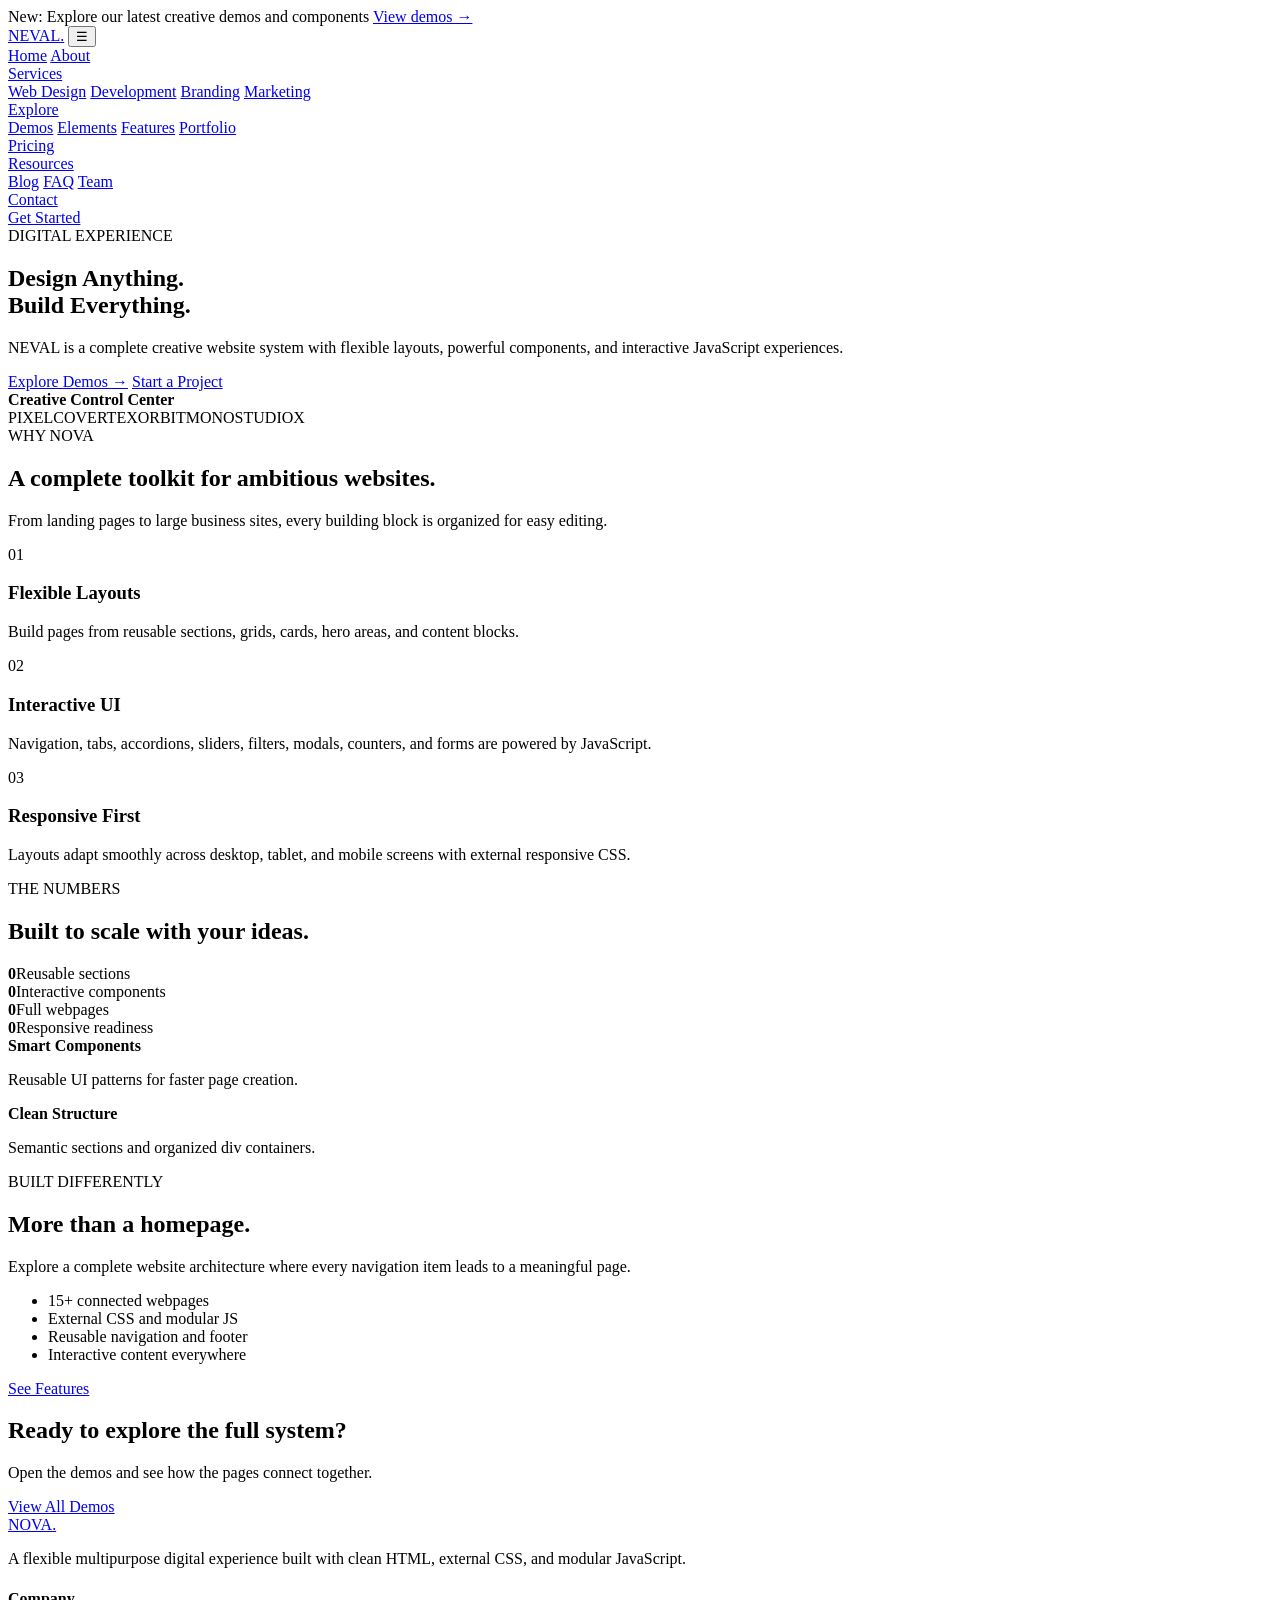
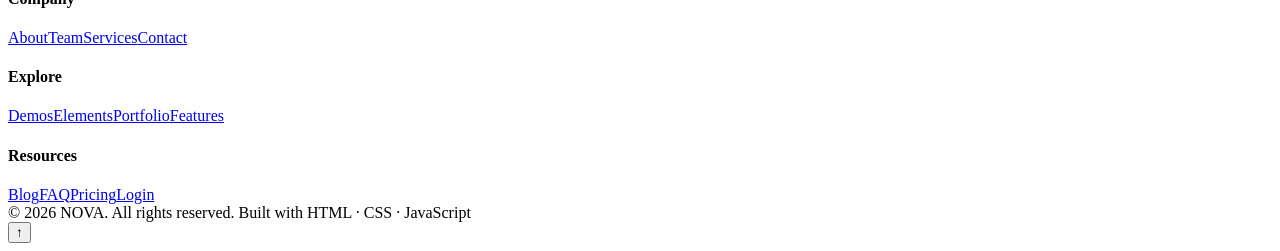
==== index.html @ 66f7b08b "Add files via upload" ====
<!DOCTYPE html>
<html lang="en">

<head>
    <meta charset="UTF-8">
    <meta name="viewport" content="width=device-width, initial-scale=1.0">
    <meta name="description" content="NOVA multipurpose website">
    <title>Home | NEVAL</title>
    <link rel="stylesheet" href="css/style.css">
    <link rel="stylesheet" href="css/animations.css">
    <link rel="stylesheet" href="css/responsive.css">
</head>

<body>

    <header class="site-header">
        <div class="topbar">
            <div class="container topbar-inner">
                <span>New: Explore our latest creative demos and components</span>
                <a href="demos.html">View demos →</a>
            </div>
        </div>
        <div class="container navbar">
            <a class="logo" href="index.html">NEVAL<span>.</span></a>
            <button class="menu-toggle" aria-label="Open menu" aria-expanded="false">☰</button>
            <nav class="nav-menu">
                <a class="nav-link" data-page="index.html" href="index.html">Home</a>
                <a class="nav-link" data-page="about.html" href="about.html">About</a>
                <div class="nav-dropdown">
                    <a class="nav-link" href="services.html">Services</a>
                    <div class="dropdown-menu">
                        <a href="services.html">Web Design</a>
                        <a href="services.html#development">Development</a>
                        <a href="services.html#branding">Branding</a>
                        <a href="services.html#marketing">Marketing</a>
                    </div>
                </div>
                <div class="nav-dropdown">
                    <a class="nav-link" href="demos.html">Explore</a>
                    <div class="dropdown-menu">
                        <a href="demos.html">Demos</a>
                        <a href="elements.html">Elements</a>
                        <a href="features.html">Features</a>
                        <a href="portfolio.html">Portfolio</a>
                    </div>
                </div>
                <a class="nav-link" data-page="pricing.html" href="pricing.html">Pricing</a>
                <div class="nav-dropdown">
                    <a class="nav-link" href="blog.html">Resources</a>
                    <div class="dropdown-menu">
                        <a href="blog.html">Blog</a>
                        <a href="faq.html">FAQ</a>
                        <a href="team.html">Team</a>
                    </div>
                </div>
                <a class="nav-link" data-page="contact.html" href="contact.html">Contact</a>
            </nav>
            <div class="header-actions">
                <a class="btn btn-primary" href="contact.html">Get Started</a>
            </div>
        </div>
    </header>

    <main>
        <section class="hero">
            <div class="container hero-grid">
                <div class="reveal">
                    <span class="eyebrow"> DIGITAL EXPERIENCE</span>
                    <h1>Design <span>Anything.</span><br>Build Everything.</h1>
                    <p>NEVAL is a complete creative website system with flexible layouts, powerful components, and interactive JavaScript experiences.</p>
                    <div class="hero-actions">
                        <a class="btn btn-primary" href="demos.html">Explore Demos →</a>
                        <a class="btn btn-outline" href="contact.html">Start a Project</a>
                    </div>
                </div>
                <div class="hero-card float reveal">
                    <strong>Creative Control Center</strong>
                    <div class="mock-window">
                        <div class="mock-bar"><i class="mock-dot"></i><i class="mock-dot"></i><i class="mock-dot"></i></div>
                        <div class="mock-content">
                            <div class="mock-box large"></div>
                            <div class="mock-box"></div>
                            <div class="mock-box"></div>
                        </div>
                    </div>
                </div>
            </div>
        </section>

        <section class="logo-strip">
            <div class="container logo-list">
                <span>PIXELCO</span><span>VERTEX</span><span>ORBIT</span><span>MONO</span><span>STUDIOX</span>
            </div>
        </section>

        <section class="section">
            <div class="container">
                <div class="section-heading reveal">
                    <span class="eyebrow">WHY NOVA</span>
                    <h2>A complete toolkit for ambitious websites.</h2>
                    <p>From landing pages to large business sites, every building block is organized for easy editing.</p>
                </div>
                <div class="grid-3">
                    <article class="card reveal">
                        <div class="icon-box">01</div>
                        <h3>Flexible Layouts</h3>
                        <p>Build pages from reusable sections, grids, cards, hero areas, and content blocks.</p>
                    </article>
                    <article class="card reveal">
                        <div class="icon-box">02</div>
                        <h3>Interactive UI</h3>
                        <p>Navigation, tabs, accordions, sliders, filters, modals, counters, and forms are powered by JavaScript.</p>
                    </article>
                    <article class="card reveal">
                        <div class="icon-box">03</div>
                        <h3>Responsive First</h3>
                        <p>Layouts adapt smoothly across desktop, tablet, and mobile screens with external responsive CSS.</p>
                    </article>
                </div>
            </div>
        </section>

        <section class="section section-dark">
            <div class="container">
                <div class="section-heading reveal"><span class="eyebrow">THE NUMBERS</span>
                    <h2>Built to scale with your ideas.</h2>
                </div>
                <div class="stats-grid">
                    <div class="stat"><strong data-counter="120">0</strong><span>Reusable sections</span></div>
                    <div class="stat"><strong data-counter="48">0</strong><span>Interactive components</span></div>
                    <div class="stat"><strong data-counter="15">0</strong><span>Full webpages</span></div>
                    <div class="stat"><strong data-counter="99">0</strong><span>Responsive readiness</span></div>
                </div>
            </div>
        </section>

        <section class="section">
            <div class="container split">
                <div class="visual-panel reveal">
                    <div class="floating-card one"><strong>Smart Components</strong>
                        <p>Reusable UI patterns for faster page creation.</p>
                    </div>
                    <div class="floating-card two"><strong>Clean Structure</strong>
                        <p>Semantic sections and organized div containers.</p>
                    </div>
                </div>
                <div class="reveal">
                    <span class="eyebrow">BUILT DIFFERENTLY</span>
                    <h2>More than a homepage.</h2>
                    <p>Explore a complete website architecture where every navigation item leads to a meaningful page.</p>
                    <ul class="check-list">
                        <li>15+ connected webpages</li>
                        <li>External CSS and modular JS</li>
                        <li>Reusable navigation and footer</li>
                        <li>Interactive content everywhere</li>
                    </ul>
                    <a class="btn btn-primary" href="features.html">See Features</a>
                </div>
            </div>
        </section>

        <section class="section-soft section">
            <div class="container">
                <div class="cta reveal">
                    <div>
                        <h2>Ready to explore the full system?</h2>
                        <p>Open the demos and see how the pages connect together.</p>
                    </div><a class="btn btn-light" href="demos.html">View All Demos</a></div>
            </div>
        </section>
    </main>

    <footer class="site-footer">
        <div class="container">
            <div class="footer-grid">
                <div class="footer-brand">
                    <a class="logo" href="index.html">NOVA<span>.</span></a>
                    <p>A flexible multipurpose digital experience built with clean HTML, external CSS, and modular JavaScript.</p>
                </div>
                <div class="footer-col">
                    <h4>Company</h4>
                    <a href="about.html">About</a><a href="team.html">Team</a><a href="services.html">Services</a><a href="contact.html">Contact</a>
                </div>
                <div class="footer-col">
                    <h4>Explore</h4>
                    <a href="demos.html">Demos</a><a href="elements.html">Elements</a><a href="portfolio.html">Portfolio</a><a href="features.html">Features</a>
                </div>
                <div class="footer-col">
                    <h4>Resources</h4>
                    <a href="blog.html">Blog</a><a href="faq.html">FAQ</a><a href="pricing.html">Pricing</a><a href="login.html">Login</a>
                </div>
            </div>
            <div class="footer-bottom">
                <span>© 2026 NOVA. All rights reserved.</span>
                <span>Built with HTML · CSS · JavaScript</span>
            </div>
        </div>
    </footer>
    <button class="back-to-top" aria-label="Back to top">↑</button>

    <script src="js/navigation.js"></script>
    <script src="js/script.js"></script>
    <script src="js/slider.js"></script>
    <script src="js/filters.js"></script>
    <script src="js/forms.js"></script>
</body>

</html>
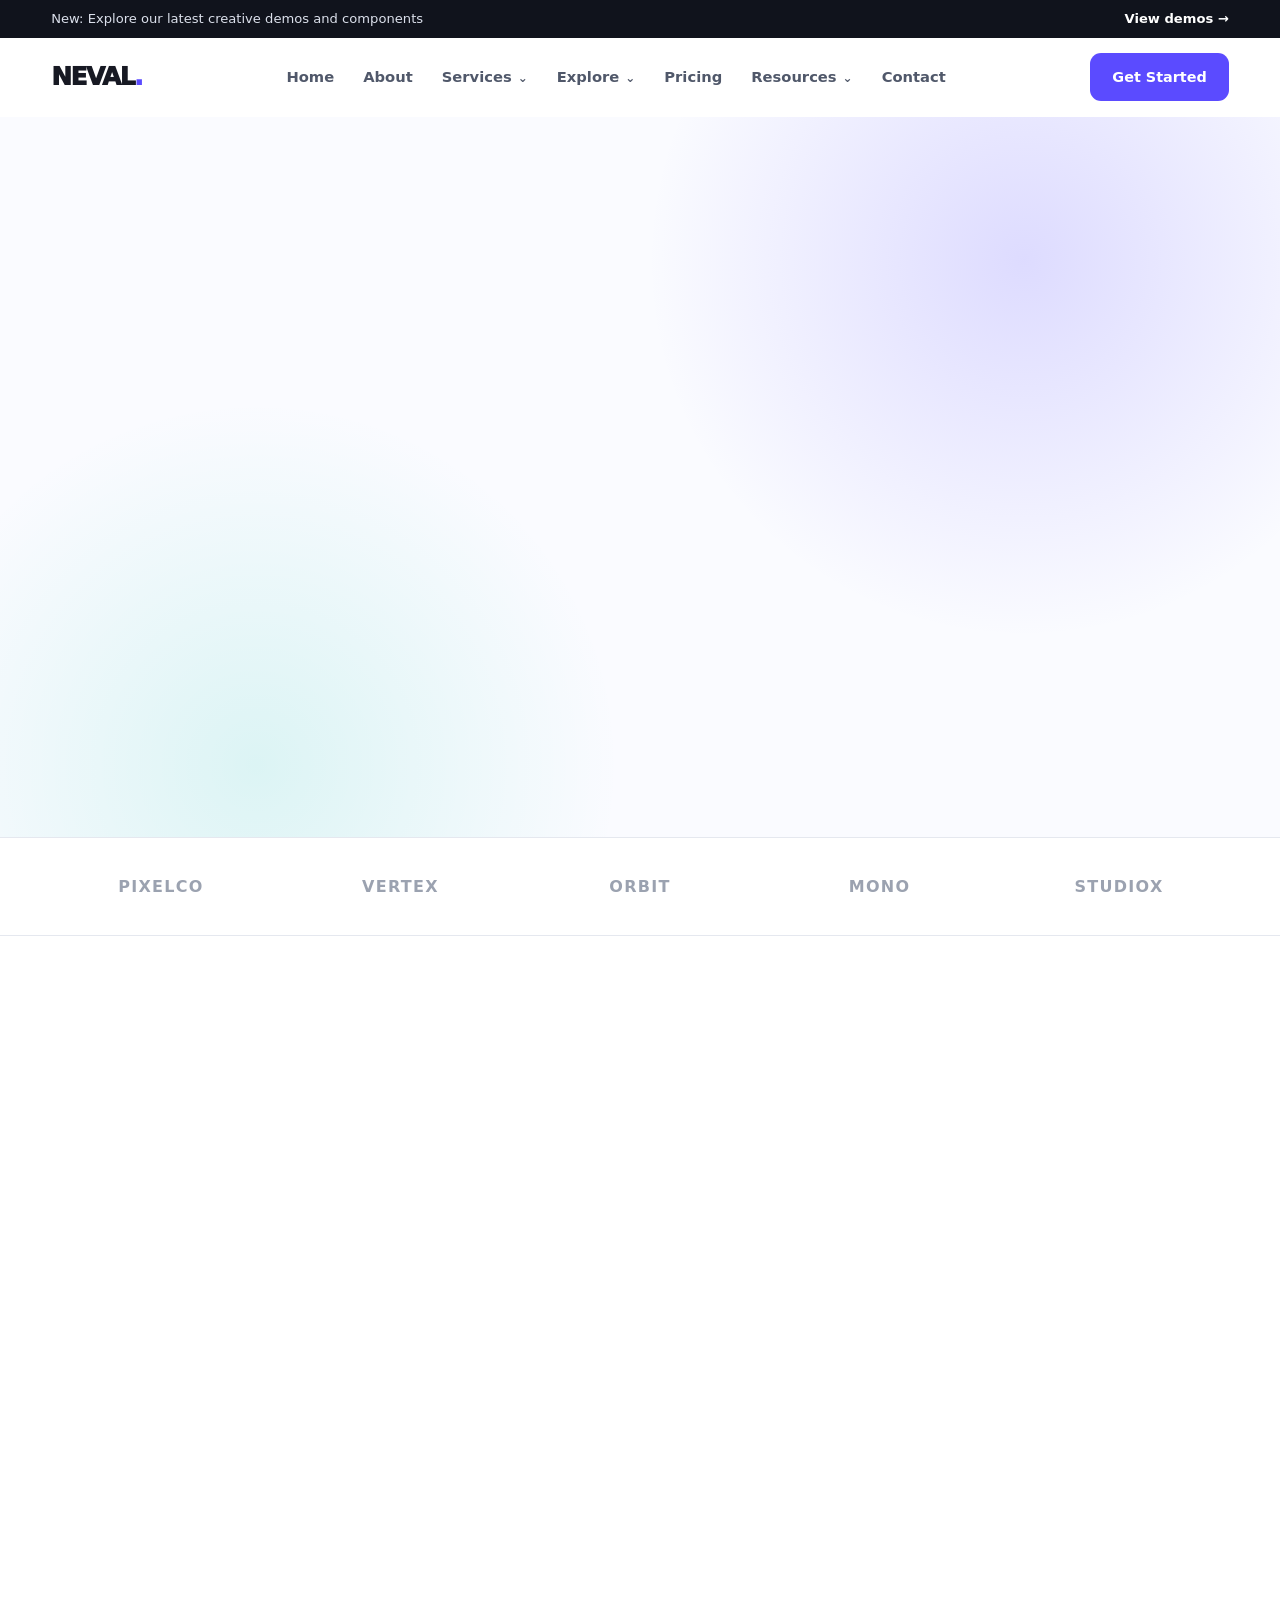
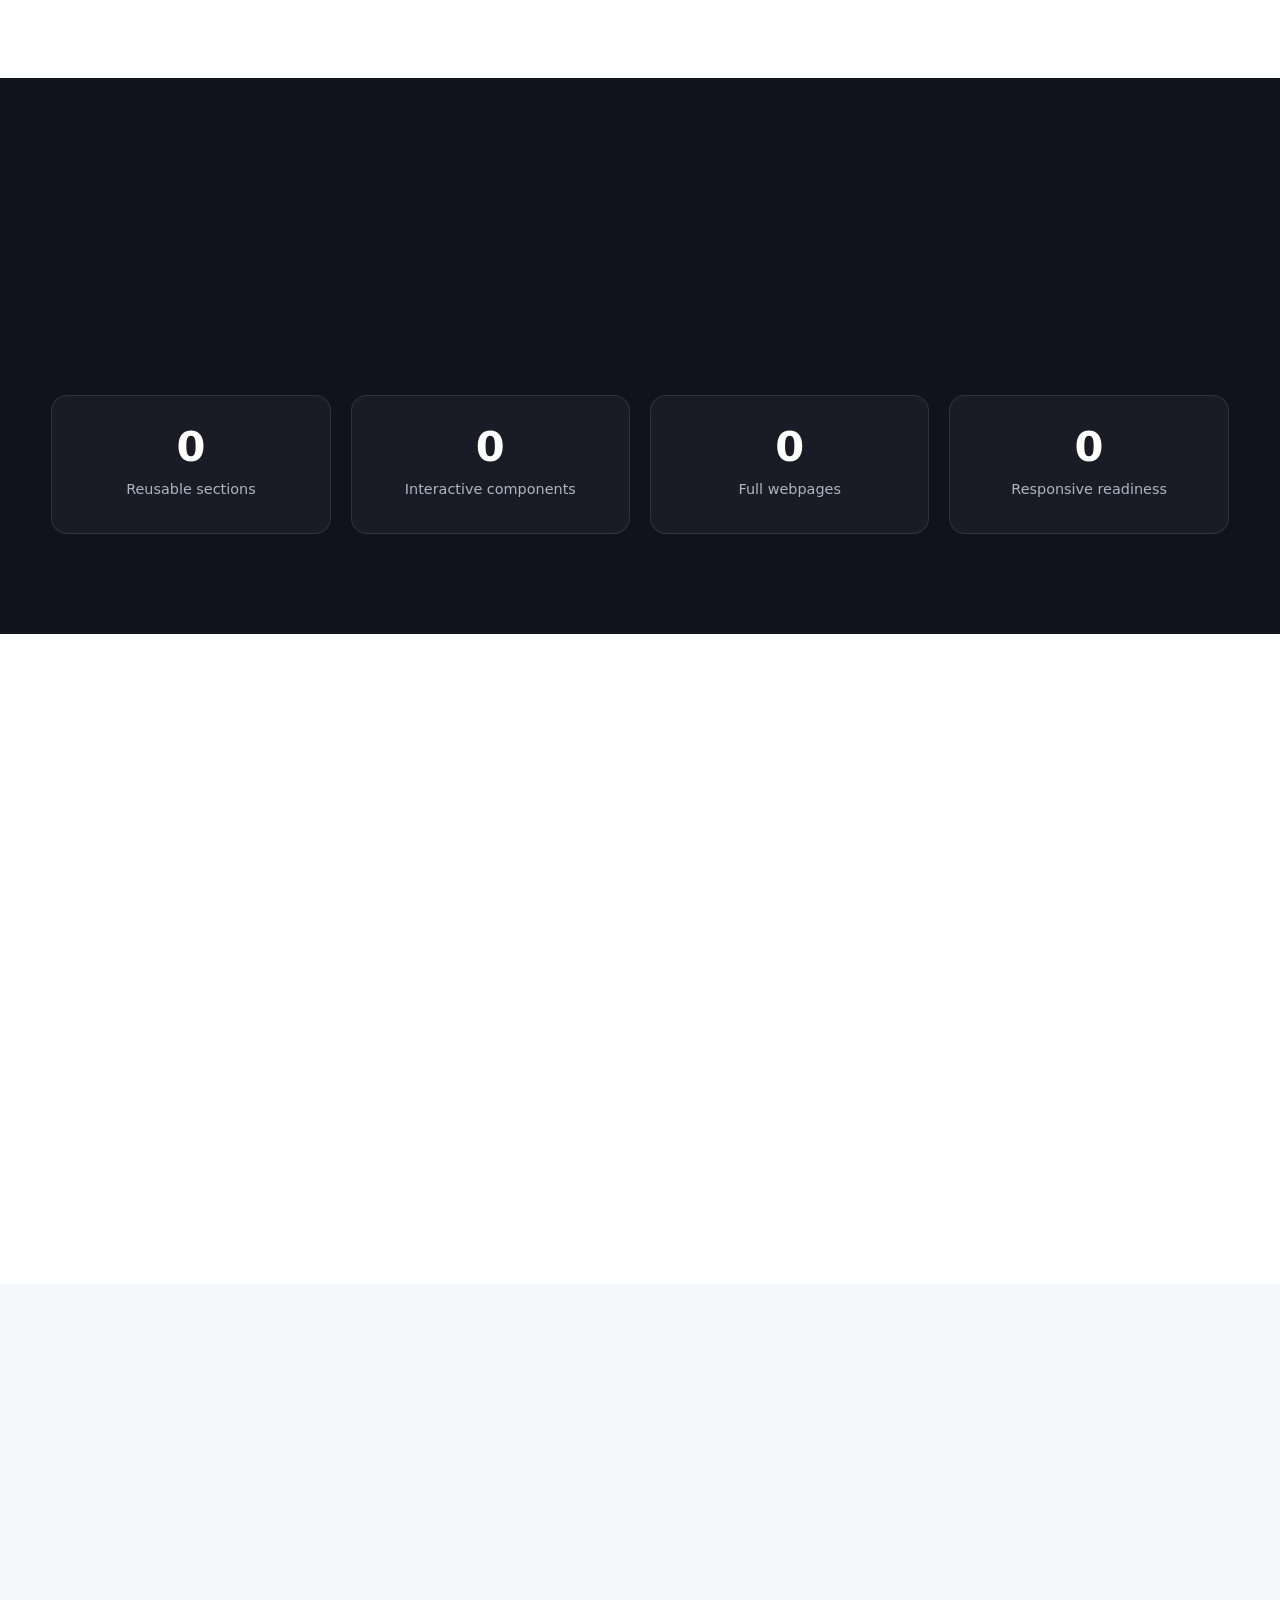
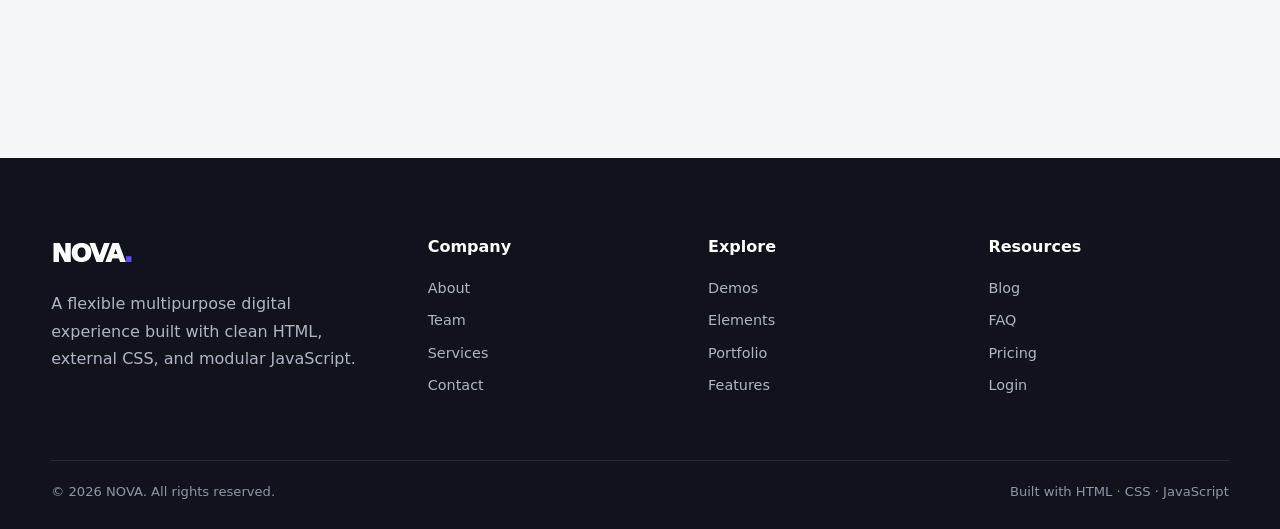
==== commit 418fc358: "Update stylesheet links to relative paths" ====
--- a/index.html
+++ b/index.html
@@ -6,9 +6,9 @@
     <meta name="viewport" content="width=device-width, initial-scale=1.0">
     <meta name="description" content="NOVA multipurpose website">
     <title>Home | NEVAL</title>
-    <link rel="stylesheet" href="css/style.css">
-    <link rel="stylesheet" href="css/animations.css">
-    <link rel="stylesheet" href="css/responsive.css">
+    <link rel="stylesheet" href="./style.css">
+    <link rel="stylesheet" href="./animations.css">
+    <link rel="stylesheet" href="./responsive.css">
 </head>
 
 <body>
@@ -205,4 +205,4 @@
     <script src="js/forms.js"></script>
 </body>
 
-</html>+</html>
--- a/style.css
+++ b/style.css
@@ -0,0 +1,947 @@
+/* =========================================================
+   NOVA — ORGANIZED EXTERNAL CSS
+   =========================================================
+   This file is intentionally grouped by responsibility.
+
+   01  Variables
+   02  Reset / Base
+   03  Global Layout
+   04  Typography
+   05–06 Header / Navigation
+   07  Buttons
+   08  Hero Sections
+   09  Logo Strip
+   10  Grids
+   11–17 Cards / Components / Statistics
+   18  Inner Page Hero
+   19–26 Demos / Filters / Portfolio / Tabs / Pricing / FAQ / Team / Blog
+   27  Forms
+   28  CTA
+   29  Footer
+   30  Modals
+   31–35 Utility Components
+   36–38 Responsive Layout
+   ========================================================= */
+
+/* =========================================================
+   NOVA MULTIPURPOSE WEBSITE
+   Main external stylesheet
+   ========================================================= */
+
+
+
+/* =========================================================
+   01. VARIABLES
+   ========================================================= */
+
+:root {
+    --bg: #ffffff;
+    --surface: #f5f7fb;
+    --surface-2: #eef1f7;
+    --text: #171923;
+    --muted: #697386;
+    --line: #e5e8ef;
+    --primary: #5b4bff;
+    --primary-dark: #4435d9;
+    --accent: #00c2a8;
+    --dark: #10131c;
+    --dark-2: #171b27;
+    --white: #fff;
+    --shadow: 0 18px 55px rgba(19, 24, 40, .10);
+    --radius: 18px;
+    --container: 1180px;
+}
+
+
+
+/* =========================================================
+   02. RESET AND BASE
+   ========================================================= */
+
+* { box-sizing: border-box; margin: 0; padding: 0; }
+
+html { scroll-behavior: smooth; }
+
+body {
+    font-family: Inter, ui-sans-serif, system-ui, -apple-system, BlinkMacSystemFont, "Segoe UI", sans-serif;
+    color: var(--text);
+    background: var(--bg);
+    line-height: 1.7;
+}
+
+body.modal-open { overflow: hidden; }
+
+a { color: inherit; text-decoration: none; }
+button, input, textarea, select { font: inherit; }
+button { cursor: pointer; }
+img { max-width: 100%; display: block; }
+
+
+
+/* =========================================================
+   03. GLOBAL LAYOUT
+   ========================================================= */
+
+.container {
+    width: min(92%, var(--container));
+    margin-inline: auto;
+}
+
+.section { padding: 100px 0; }
+.section-sm { padding: 70px 0; }
+.section-dark { background: var(--dark); color: var(--white); }
+.section-soft { background: var(--surface); }
+
+
+
+/* =========================================================
+   04. TYPOGRAPHY
+   ========================================================= */
+
+.section-heading {
+    max-width: 720px;
+    margin: 0 auto 55px;
+    text-align: center;
+}
+
+.section-heading.left { text-align: left; margin-left: 0; }
+
+.eyebrow {
+    display: inline-block;
+    color: var(--primary);
+    font-size: .78rem;
+    font-weight: 800;
+    letter-spacing: .15em;
+    margin-bottom: 12px;
+}
+
+.section-dark .eyebrow { color: #9c93ff; }
+
+.section-heading h2 {
+    font-size: clamp(2.1rem, 5vw, 3.6rem);
+    line-height: 1.08;
+    letter-spacing: -.045em;
+    margin-bottom: 18px;
+}
+
+.section-heading p { color: var(--muted); }
+.section-dark .section-heading p { color: #aeb5c6; }
+
+
+
+/* =========================================================
+   05. HEADER — TOPBAR
+   ========================================================= */
+
+.topbar {
+    background: var(--dark);
+    color: #dbe0eb;
+    font-size: .82rem;
+}
+
+.topbar-inner {
+    min-height: 38px;
+    display: flex;
+    justify-content: space-between;
+    align-items: center;
+    gap: 20px;
+}
+
+.topbar a { color: #fff; font-weight: 700; }
+
+
+
+/* =========================================================
+   06. HEADER — NAVIGATION
+   ========================================================= */
+
+.site-header {
+    position: sticky;
+    top: 0;
+    z-index: 1000;
+    background: rgba(255,255,255,.94);
+    backdrop-filter: blur(18px);
+    border-bottom: 1px solid transparent;
+    transition: .25s ease;
+}
+
+.site-header.scrolled {
+    border-color: var(--line);
+    box-shadow: 0 8px 30px rgba(0,0,0,.05);
+}
+
+.navbar {
+    min-height: 78px;
+    display: flex;
+    align-items: center;
+    justify-content: space-between;
+    gap: 25px;
+}
+
+.logo {
+    font-size: 1.55rem;
+    font-weight: 950;
+    letter-spacing: -.06em;
+}
+
+.logo span { color: var(--primary); }
+
+.nav-menu {
+    display: flex;
+    align-items: center;
+    gap: 5px;
+}
+
+.nav-link {
+    position: relative;
+    padding: 11px 12px;
+    color: #50586a;
+    font-size: .92rem;
+    font-weight: 700;
+    border-radius: 10px;
+}
+
+.nav-link:hover, .nav-link.active { color: var(--text); background: var(--surface); }
+
+.nav-dropdown { position: relative; }
+.nav-dropdown > .nav-link::after { content: "⌄"; margin-left: 6px; font-size: .75rem; }
+
+.dropdown-menu {
+    position: absolute;
+    top: calc(100% + 12px);
+    left: 0;
+    width: 230px;
+    padding: 10px;
+    background: var(--white);
+    border: 1px solid var(--line);
+    border-radius: 14px;
+    box-shadow: var(--shadow);
+    opacity: 0;
+    visibility: hidden;
+    transform: translateY(8px);
+    transition: .2s ease;
+}
+
+.nav-dropdown:hover .dropdown-menu,
+.nav-dropdown.open .dropdown-menu {
+    opacity: 1;
+    visibility: visible;
+    transform: translateY(0);
+}
+
+.dropdown-menu a {
+    display: block;
+    padding: 10px 12px;
+    border-radius: 9px;
+    color: var(--muted);
+    font-size: .9rem;
+}
+
+.dropdown-menu a:hover { background: var(--surface); color: var(--text); }
+
+.header-actions { display: flex; align-items: center; gap: 10px; }
+
+.menu-toggle {
+    display: none;
+    border: 0;
+    background: var(--surface);
+    border-radius: 10px;
+    width: 44px;
+    height: 44px;
+    font-size: 1.25rem;
+}
+
+
+
+/* =========================================================
+   07. BUTTONS
+   ========================================================= */
+
+.btn {
+    display: inline-flex;
+    align-items: center;
+    justify-content: center;
+    gap: 9px;
+    min-height: 48px;
+    padding: 0 21px;
+    border-radius: 11px;
+    border: 1px solid transparent;
+    font-weight: 800;
+    font-size: .9rem;
+    transition: .2s ease;
+}
+
+.btn:hover { transform: translateY(-2px); }
+.btn-primary { background: var(--primary); color: #fff; }
+.btn-primary:hover { background: var(--primary-dark); }
+.btn-outline { border-color: var(--line); background: #fff; }
+.btn-dark { background: var(--dark); color: #fff; }
+.btn-light { background: #fff; color: var(--dark); }
+.btn-ghost { background: transparent; }
+
+
+
+/* =========================================================
+   08. HERO SECTIONS
+   ========================================================= */
+
+.hero {
+    min-height: 720px;
+    display: grid;
+    align-items: center;
+    position: relative;
+    overflow: hidden;
+    background:
+        radial-gradient(circle at 80% 20%, rgba(91,75,255,.18), transparent 32%),
+        radial-gradient(circle at 20% 90%, rgba(0,194,168,.12), transparent 30%),
+        #fafbff;
+}
+
+.hero-grid {
+    display: grid;
+    grid-template-columns: 1.05fr .95fr;
+    gap: 70px;
+    align-items: center;
+}
+
+.hero h1 {
+    max-width: 750px;
+    font-size: clamp(3.2rem, 7vw, 6.5rem);
+    line-height: .94;
+    letter-spacing: -.065em;
+    margin: 12px 0 25px;
+}
+
+.hero h1 span { color: var(--primary); }
+
+.hero p {
+    max-width: 620px;
+    color: var(--muted);
+    font-size: 1.08rem;
+    margin-bottom: 30px;
+}
+
+.hero-actions { display: flex; flex-wrap: wrap; gap: 12px; }
+
+.hero-card {
+    position: relative;
+    min-height: 470px;
+    padding: 28px;
+    border-radius: 28px;
+    background: linear-gradient(145deg, #171b27, #2c3150);
+    box-shadow: 0 35px 90px rgba(20,22,40,.24);
+    color: #fff;
+    overflow: hidden;
+}
+
+.hero-card::before {
+    content: "";
+    position: absolute;
+    width: 250px; height: 250px;
+    border-radius: 50%;
+    background: rgba(91,75,255,.5);
+    filter: blur(20px);
+    right: -50px; top: -70px;
+}
+
+.mock-window {
+    position: absolute;
+    inset: 70px 28px 28px;
+    background: rgba(255,255,255,.08);
+    border: 1px solid rgba(255,255,255,.13);
+    border-radius: 18px;
+    padding: 18px;
+    backdrop-filter: blur(12px);
+}
+
+.mock-bar { display: flex; gap: 6px; margin-bottom: 20px; }
+.mock-dot { width: 8px; height: 8px; border-radius: 50%; background: #dbe0eb; opacity: .6; }
+
+.mock-content {
+    height: 300px;
+    display: grid;
+    grid-template-columns: 1fr 1fr;
+    gap: 12px;
+}
+
+.mock-box {
+    border-radius: 12px;
+    background: linear-gradient(135deg, rgba(255,255,255,.16), rgba(255,255,255,.04));
+}
+
+.mock-box.large { grid-column: 1 / -1; }
+
+
+
+/* =========================================================
+   09. LOGO STRIP
+   ========================================================= */
+
+.logo-strip {
+    padding: 35px 0;
+    border-bottom: 1px solid var(--line);
+    border-top: 1px solid var(--line);
+}
+
+.logo-list {
+    display: grid;
+    grid-template-columns: repeat(5, 1fr);
+    gap: 20px;
+    align-items: center;
+}
+
+.logo-list span {
+    text-align: center;
+    font-weight: 900;
+    color: #9ba2b0;
+    letter-spacing: .08em;
+}
+
+
+
+/* =========================================================
+   10. GRIDS
+   ========================================================= */
+
+.grid-3 { display: grid; grid-template-columns: repeat(3, 1fr); gap: 24px; }
+.grid-4 { display: grid; grid-template-columns: repeat(4, 1fr); gap: 22px; }
+.grid-2 { display: grid; grid-template-columns: repeat(2, 1fr); gap: 28px; }
+
+
+
+/* =========================================================
+   11. CARDS AND COMPONENTS
+   ========================================================= */
+
+.card {
+    padding: 30px;
+    border: 1px solid var(--line);
+    border-radius: var(--radius);
+    background: #fff;
+    transition: .25s ease;
+}
+
+.card:hover { transform: translateY(-7px); box-shadow: var(--shadow); }
+
+
+
+/* =========================================================
+   12. ICONS
+   ========================================================= */
+
+.icon-box {
+    width: 54px;
+    height: 54px;
+    display: grid;
+    place-items: center;
+    border-radius: 14px;
+    background: #eeecff;
+    color: var(--primary);
+    font-weight: 950;
+    margin-bottom: 20px;
+}
+
+.card h3 { margin-bottom: 10px; font-size: 1.15rem; }
+.card p { color: var(--muted); font-size: .93rem; }
+
+
+
+/* =========================================================
+   13. SPLIT / VISUAL SECTIONS
+   ========================================================= */
+
+.split {
+    display: grid;
+    grid-template-columns: 1fr 1fr;
+    gap: 75px;
+    align-items: center;
+}
+
+
+
+/* =========================================================
+   14. VISUAL PANELS
+   ========================================================= */
+
+.visual-panel {
+    min-height: 450px;
+    border-radius: 25px;
+    background: linear-gradient(145deg, #ecebff, #e8faf6);
+    position: relative;
+    overflow: hidden;
+}
+
+.visual-panel::before,
+.visual-panel::after {
+    content: "";
+    position: absolute;
+    border-radius: 50%;
+    filter: blur(4px);
+}
+
+.visual-panel::before {
+    width: 300px; height: 300px;
+    background: rgba(91,75,255,.35);
+    top: -80px; left: -80px;
+}
+
+.visual-panel::after {
+    width: 260px; height: 260px;
+    background: rgba(0,194,168,.32);
+    bottom: -90px; right: -50px;
+}
+
+
+
+/* =========================================================
+   15. FLOATING CARDS
+   ========================================================= */
+
+.floating-card {
+    position: absolute;
+    z-index: 2;
+    background: rgba(255,255,255,.9);
+    border: 1px solid rgba(255,255,255,.8);
+    box-shadow: var(--shadow);
+    border-radius: 18px;
+    padding: 22px;
+}
+
+.floating-card.one { left: 40px; top: 75px; width: 240px; }
+.floating-card.two { right: 40px; bottom: 70px; width: 250px; }
+
+
+
+/* =========================================================
+   16. LISTS
+   ========================================================= */
+
+.check-list { list-style: none; display: grid; gap: 12px; margin: 25px 0; }
+.check-list li::before { content: "✓"; color: var(--accent); font-weight: 900; margin-right: 10px; }
+
+
+
+/* =========================================================
+   17. STATISTICS
+   ========================================================= */
+
+.stats-grid {
+    display: grid;
+    grid-template-columns: repeat(4, 1fr);
+    gap: 20px;
+}
+
+.stat {
+    text-align: center;
+    padding: 30px;
+    border: 1px solid rgba(255,255,255,.1);
+    border-radius: 16px;
+    background: rgba(255,255,255,.04);
+}
+
+.stat strong { display: block; font-size: 2.6rem; line-height: 1; margin-bottom: 8px; }
+.stat span { color: #aeb5c6; font-size: .9rem; }
+
+
+
+/* =========================================================
+   18. INNER PAGE HERO
+   ========================================================= */
+
+.page-hero {
+    padding: 120px 0 100px;
+    background: linear-gradient(135deg, #f8f9ff, #f3fbfa);
+    border-bottom: 1px solid var(--line);
+}
+
+.page-hero h1 {
+    font-size: clamp(2.8rem, 6vw, 5rem);
+    line-height: 1;
+    letter-spacing: -.06em;
+    margin-bottom: 18px;
+}
+
+.page-hero p { max-width: 680px; color: var(--muted); }
+
+.breadcrumbs { display: flex; gap: 8px; color: var(--muted); font-size: .82rem; margin-bottom: 18px; }
+.breadcrumbs a { color: var(--primary); }
+
+
+
+/* =========================================================
+   19. DEMOS
+   ========================================================= */
+
+.demo-card {
+    overflow: hidden;
+    padding: 0;
+}
+
+.demo-preview {
+    height: 230px;
+    padding: 20px;
+    background: linear-gradient(135deg, #171b27, #5b4bff);
+    position: relative;
+}
+
+.demo-preview::after {
+    content: "";
+    position: absolute;
+    inset: 45px 25px 20px;
+    border-radius: 12px;
+    background: rgba(255,255,255,.9);
+}
+
+.demo-info { padding: 25px; }
+
+
+
+/* =========================================================
+   20. FILTERS
+   ========================================================= */
+
+.filter-bar {
+    display: flex;
+    justify-content: center;
+    flex-wrap: wrap;
+    gap: 9px;
+    margin-bottom: 35px;
+}
+
+.filter-btn {
+    border: 1px solid var(--line);
+    background: #fff;
+    padding: 9px 16px;
+    border-radius: 999px;
+    font-weight: 700;
+    color: var(--muted);
+}
+
+.filter-btn.active { background: var(--primary); color: #fff; border-color: var(--primary); }
+
+
+
+/* =========================================================
+   21. PORTFOLIO
+   ========================================================= */
+
+.portfolio-card { overflow: hidden; }
+.portfolio-image {
+    height: 250px;
+    background: linear-gradient(135deg, #dcd8ff, #c8f4eb);
+    display: grid;
+    place-items: center;
+    font-size: 3rem;
+    color: rgba(23,25,35,.3);
+}
+.portfolio-meta { padding: 22px; }
+.portfolio-meta small { color: var(--primary); font-weight: 800; }
+
+
+
+/* =========================================================
+   22. TABS
+   ========================================================= */
+
+.tabs { margin-top: 25px; }
+.tab-buttons { display: flex; gap: 8px; flex-wrap: wrap; border-bottom: 1px solid var(--line); }
+.tab-btn { border: 0; background: transparent; padding: 13px 17px; font-weight: 800; color: var(--muted); }
+.tab-btn.active { color: var(--primary); border-bottom: 2px solid var(--primary); }
+.tab-panel { display: none; padding-top: 28px; }
+.tab-panel.active { display: block; }
+
+
+
+/* =========================================================
+   23. PRICING
+   ========================================================= */
+
+.pricing-toggle {
+    display: flex;
+    justify-content: center;
+    gap: 8px;
+    margin-bottom: 35px;
+}
+
+.price-card { position: relative; }
+.price-card.featured { border: 2px solid var(--primary); transform: translateY(-10px); }
+.badge {
+    position: absolute;
+    top: 18px; right: 18px;
+    background: var(--primary);
+    color: #fff;
+    border-radius: 999px;
+    padding: 5px 10px;
+    font-size: .7rem;
+    font-weight: 900;
+}
+.price { font-size: 3.2rem; font-weight: 950; letter-spacing: -.05em; margin: 18px 0; }
+.price span { font-size: .9rem; color: var(--muted); font-weight: 600; }
+
+
+
+/* =========================================================
+   24. FAQ ACCORDION
+   ========================================================= */
+
+.faq-list { max-width: 850px; margin: auto; }
+.faq-item { border-bottom: 1px solid var(--line); }
+.faq-question {
+    width: 100%;
+    padding: 22px 0;
+    border: 0;
+    background: transparent;
+    display: flex;
+    justify-content: space-between;
+    text-align: left;
+    font-weight: 850;
+    font-size: 1rem;
+}
+.faq-answer { max-height: 0; overflow: hidden; transition: .3s ease; color: var(--muted); }
+.faq-item.open .faq-answer { max-height: 180px; padding-bottom: 20px; }
+
+
+
+/* =========================================================
+   25. TEAM
+   ========================================================= */
+
+.team-card { text-align: center; }
+.avatar {
+    width: 100px; height: 100px; border-radius: 50%;
+    margin: 0 auto 18px;
+    display: grid; place-items: center;
+    background: linear-gradient(135deg, #5b4bff, #00c2a8);
+    color: #fff; font-size: 1.6rem; font-weight: 950;
+}
+
+
+
+/* =========================================================
+   26. BLOG
+   ========================================================= */
+
+.blog-card { overflow: hidden; }
+.blog-cover { height: 220px; background: linear-gradient(135deg, #171b27, #5b4bff); }
+.blog-body { padding: 25px; }
+.blog-body small { color: var(--primary); font-weight: 800; }
+
+
+
+/* =========================================================
+   27. FORMS
+   ========================================================= */
+
+.form-grid { display: grid; grid-template-columns: 1fr 1fr; gap: 18px; }
+.form-group { display: grid; gap: 8px; }
+.form-group.full { grid-column: 1 / -1; }
+.form-group label { font-weight: 800; font-size: .86rem; }
+.form-control {
+    width: 100%;
+    border: 1px solid var(--line);
+    border-radius: 11px;
+    min-height: 50px;
+    padding: 12px 14px;
+    outline: 0;
+    background: #fff;
+}
+textarea.form-control { min-height: 160px; resize: vertical; }
+.form-control:focus { border-color: var(--primary); box-shadow: 0 0 0 4px rgba(91,75,255,.1); }
+.form-message { display: none; margin-top: 15px; padding: 12px; border-radius: 10px; }
+.form-message.success { display: block; background: #e7faf5; color: #14715f; }
+.form-message.error { display: block; background: #fff0f0; color: #a52323; }
+
+
+
+/* =========================================================
+   28. CALL TO ACTION
+   ========================================================= */
+
+.cta {
+    border-radius: 28px;
+    padding: 65px;
+    background: linear-gradient(135deg, var(--primary), #7b70ff);
+    color: #fff;
+    display: flex;
+    justify-content: space-between;
+    align-items: center;
+    gap: 30px;
+}
+.cta h2 { font-size: clamp(2rem, 4vw, 3.2rem); line-height: 1.05; letter-spacing: -.04em; }
+.cta p { color: #e5e2ff; margin-top: 10px; }
+
+
+
+/* =========================================================
+   29. FOOTER
+   ========================================================= */
+
+.site-footer { background: var(--dark); color: #fff; padding: 75px 0 25px; }
+.footer-grid { display: grid; grid-template-columns: 1.4fr repeat(3, 1fr); gap: 40px; }
+.footer-brand p { color: #aeb5c6; max-width: 330px; margin-top: 15px; }
+.footer-col h4 { margin-bottom: 15px; }
+.footer-col a { display: block; color: #aeb5c6; margin: 8px 0; font-size: .9rem; }
+.footer-col a:hover { color: #fff; }
+.footer-bottom { margin-top: 55px; padding-top: 20px; border-top: 1px solid rgba(255,255,255,.1); color: #8e96a8; font-size: .82rem; display: flex; justify-content: space-between; gap: 20px; }
+
+
+
+/* =========================================================
+   30. MODALS
+   ========================================================= */
+
+.modal {
+    position: fixed; inset: 0; z-index: 2000;
+    background: rgba(10,12,20,.7);
+    display: none; place-items: center; padding: 20px;
+}
+.modal.open { display: grid; }
+.modal-content {
+    width: min(620px, 100%);
+    background: #fff; border-radius: 20px; padding: 30px;
+    position: relative; box-shadow: 0 35px 100px rgba(0,0,0,.3);
+}
+.modal-close {
+    position: absolute; top: 12px; right: 15px;
+    border: 0; background: var(--surface); width: 38px; height: 38px;
+    border-radius: 50%; font-size: 1.2rem;
+}
+
+
+
+/* =========================================================
+   31. BACK TO TOP
+   ========================================================= */
+
+.back-to-top {
+    position: fixed; right: 22px; bottom: 22px; z-index: 900;
+    width: 45px; height: 45px; border: 0; border-radius: 50%;
+    background: var(--primary); color: #fff;
+    opacity: 0; visibility: hidden; transition: .2s;
+}
+.back-to-top.show { opacity: 1; visibility: visible; }
+
+
+
+/* =========================================================
+   32. SCROLL REVEAL
+   ========================================================= */
+
+.reveal { opacity: 0; transform: translateY(25px); transition: .7s ease; }
+.reveal.visible { opacity: 1; transform: none; }
+
+
+
+/* =========================================================
+   33. SEARCH
+   ========================================================= */
+
+.search-box { position: relative; max-width: 620px; margin: 0 auto 35px; }
+.search-box input { padding-left: 45px; }
+.search-icon { position: absolute; left: 16px; top: 13px; color: var(--muted); }
+
+
+
+/* =========================================================
+   34. AUTHENTICATION
+   ========================================================= */
+
+.login-wrap {
+    min-height: calc(100vh - 120px);
+    display: grid; place-items: center;
+    background: var(--surface);
+}
+.auth-card { width: min(480px, 100%); background: #fff; padding: 38px; border-radius: 22px; box-shadow: var(--shadow); }
+.auth-card h1 { margin-bottom: 10px; }
+.auth-card > p { color: var(--muted); margin-bottom: 25px; }
+
+
+
+/* =========================================================
+   35. TIMELINE
+   ========================================================= */
+
+.timeline { position: relative; display: grid; gap: 30px; }
+.timeline::before { content: ""; position: absolute; left: 19px; top: 0; bottom: 0; width: 2px; background: var(--line); }
+.timeline-item { position: relative; padding-left: 60px; }
+.timeline-dot { position: absolute; left: 10px; top: 3px; width: 20px; height: 20px; border-radius: 50%; background: var(--primary); border: 4px solid #fff; box-shadow: 0 0 0 2px var(--primary); }
+
+
+
+/* =========================================================
+   36. RESPONSIVE — TABLET
+   ========================================================= */
+
+@media (max-width: 1050px) {
+    .nav-menu { gap: 0; }
+    .nav-link { padding-inline: 8px; }
+    .hero-grid, .split { gap: 40px; }
+    .grid-4 { grid-template-columns: repeat(2, 1fr); }
+}
+
+
+
+/* =========================================================
+   37. RESPONSIVE — MOBILE
+   ========================================================= */
+
+@media (max-width: 820px) {
+    .topbar-inner { justify-content: center; text-align: center; }
+    .topbar-inner span { display: none; }
+
+    .menu-toggle { display: block; }
+    .header-actions .btn { display: none; }
+
+    .nav-menu {
+        position: absolute;
+        top: 100%;
+        left: 0; right: 0;
+        background: #fff;
+        border-bottom: 1px solid var(--line);
+        padding: 12px 4%;
+        display: none;
+        flex-direction: column;
+        align-items: stretch;
+    }
+    .nav-menu.open { display: flex; }
+    .nav-link { display: block; padding: 12px; }
+    .dropdown-menu {
+        position: static;
+        display: none;
+        width: 100%;
+        opacity: 1;
+        visibility: visible;
+        transform: none;
+        box-shadow: none;
+        border: 0;
+        padding: 0 10px;
+    }
+    .nav-dropdown.open .dropdown-menu { display: block; }
+
+    .hero { min-height: auto; padding: 90px 0; }
+    .hero-grid, .split, .grid-2 { grid-template-columns: 1fr; }
+    .hero-card { min-height: 390px; }
+    .stats-grid { grid-template-columns: repeat(2, 1fr); }
+    .logo-list { grid-template-columns: repeat(3, 1fr); }
+    .footer-grid { grid-template-columns: 1fr 1fr; }
+    .cta { padding: 45px 30px; flex-direction: column; align-items: flex-start; }
+}
+
+
+
+/* =========================================================
+   38. RESPONSIVE — SMALL MOBILE
+   ========================================================= */
+
+@media (max-width: 560px) {
+    .section { padding: 70px 0; }
+    .section-heading { margin-bottom: 35px; }
+    .grid-3, .grid-4 { grid-template-columns: 1fr; }
+    .stats-grid { grid-template-columns: 1fr 1fr; }
+    .logo-list { grid-template-columns: 1fr 1fr; }
+    .form-grid { grid-template-columns: 1fr; }
+    .form-group.full { grid-column: auto; }
+    .footer-grid { grid-template-columns: 1fr; }
+    .footer-bottom { flex-direction: column; }
+    .page-hero { padding: 80px 0; }
+}
--- a/animations.css
+++ b/animations.css
@@ -0,0 +1,15 @@
+/* =========================================================
+   NOVA — ANIMATION UTILITIES
+   Only reusable keyframes and animation helpers live here.
+   ========================================================= */
+
+.pulse { animation: pulse 2.2s infinite; }
+.float { animation: float 4s ease-in-out infinite; }
+
+@keyframes pulse {
+    50% { transform: scale(1.035); }
+}
+
+@keyframes float {
+    50% { transform: translateY(-12px); }
+}
--- a/responsive.css
+++ b/responsive.css
@@ -0,0 +1,24 @@
+/* =========================================================
+   NOVA — RESPONSIVE OVERRIDES
+   Small device-specific refinements.
+   Main responsive grid rules remain grouped at the bottom
+   of style.css so related component rules stay together.
+   ========================================================= */
+
+@media (max-width: 700px) {
+    .hero h1 {
+        font-size: clamp(2.8rem, 14vw, 4.5rem);
+    }
+
+    .hero-actions .btn {
+        width: 100%;
+    }
+
+    .floating-card.one {
+        left: 20px;
+    }
+
+    .floating-card.two {
+        right: 20px;
+    }
+}
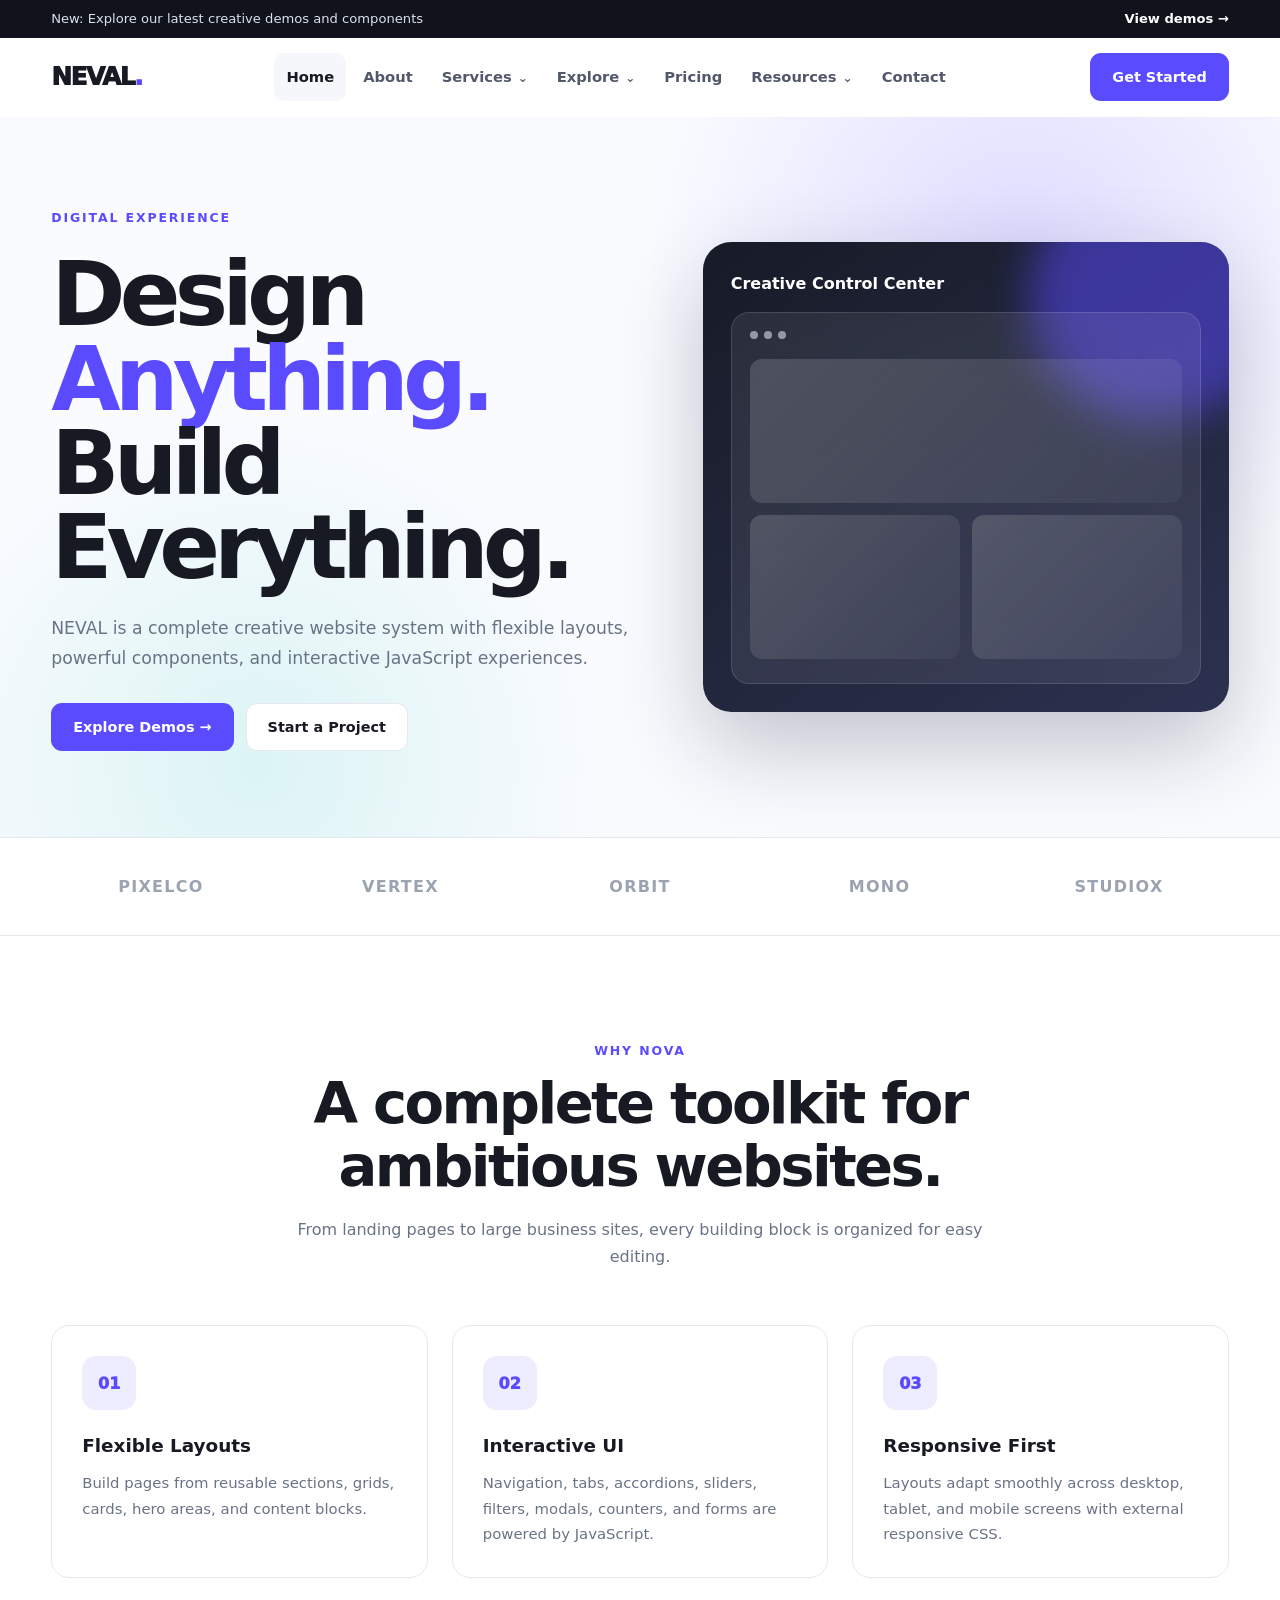
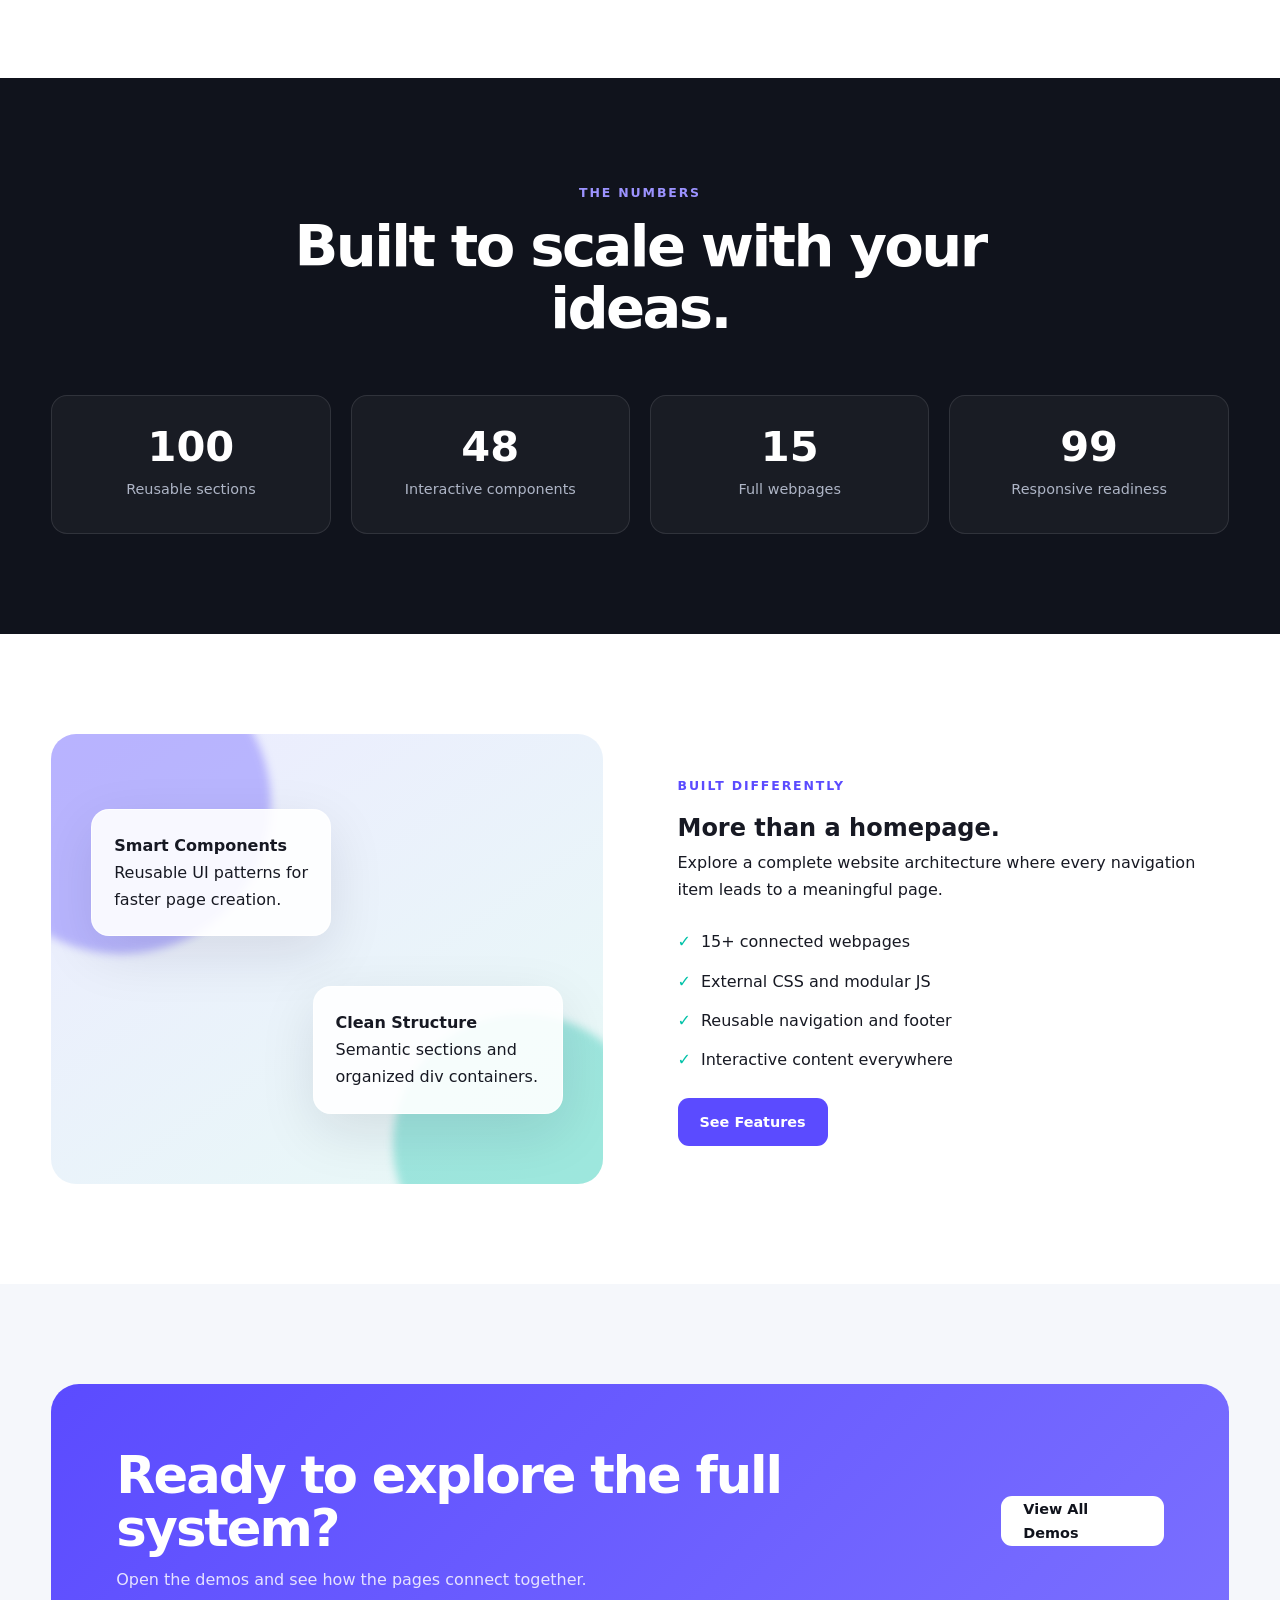
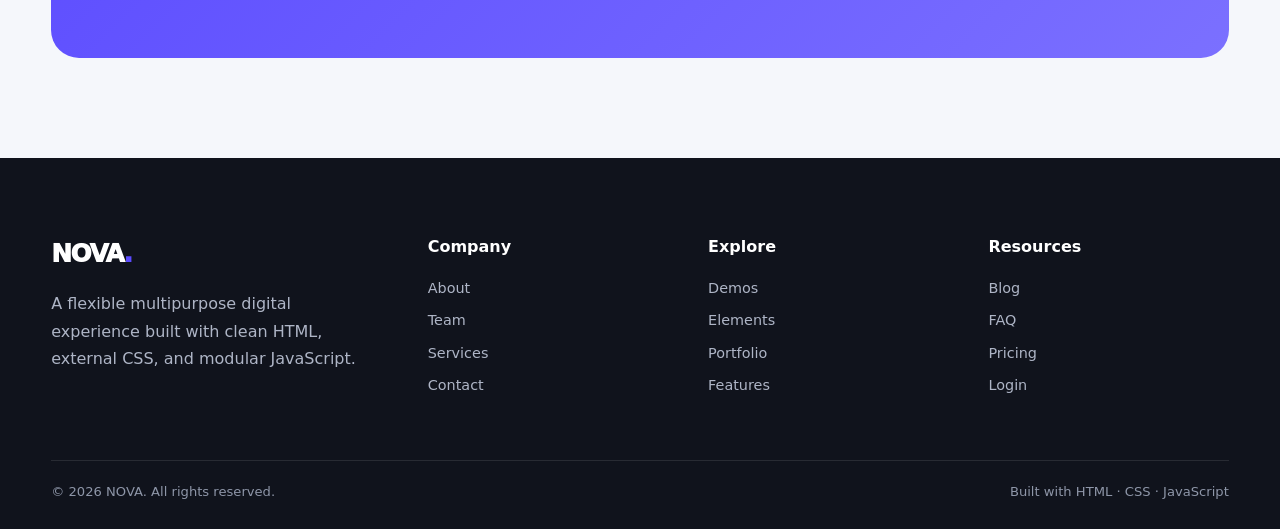
==== commit 31d53b2a: "Update index.html" ====
--- a/index.html
+++ b/index.html
@@ -198,11 +198,11 @@
     </footer>
     <button class="back-to-top" aria-label="Back to top">↑</button>
 
-    <script src="js/navigation.js"></script>
-    <script src="js/script.js"></script>
-    <script src="js/slider.js"></script>
-    <script src="js/filters.js"></script>
-    <script src="js/forms.js"></script>
+    <script src="./navigation.js"></script>
+    <script src="./script.js"></script>
+    <script src="./slider.js"></script>
+    <script src="./filters.js"></script>
+    <script src="./forms.js"></script>
 </body>
 
 </html>
